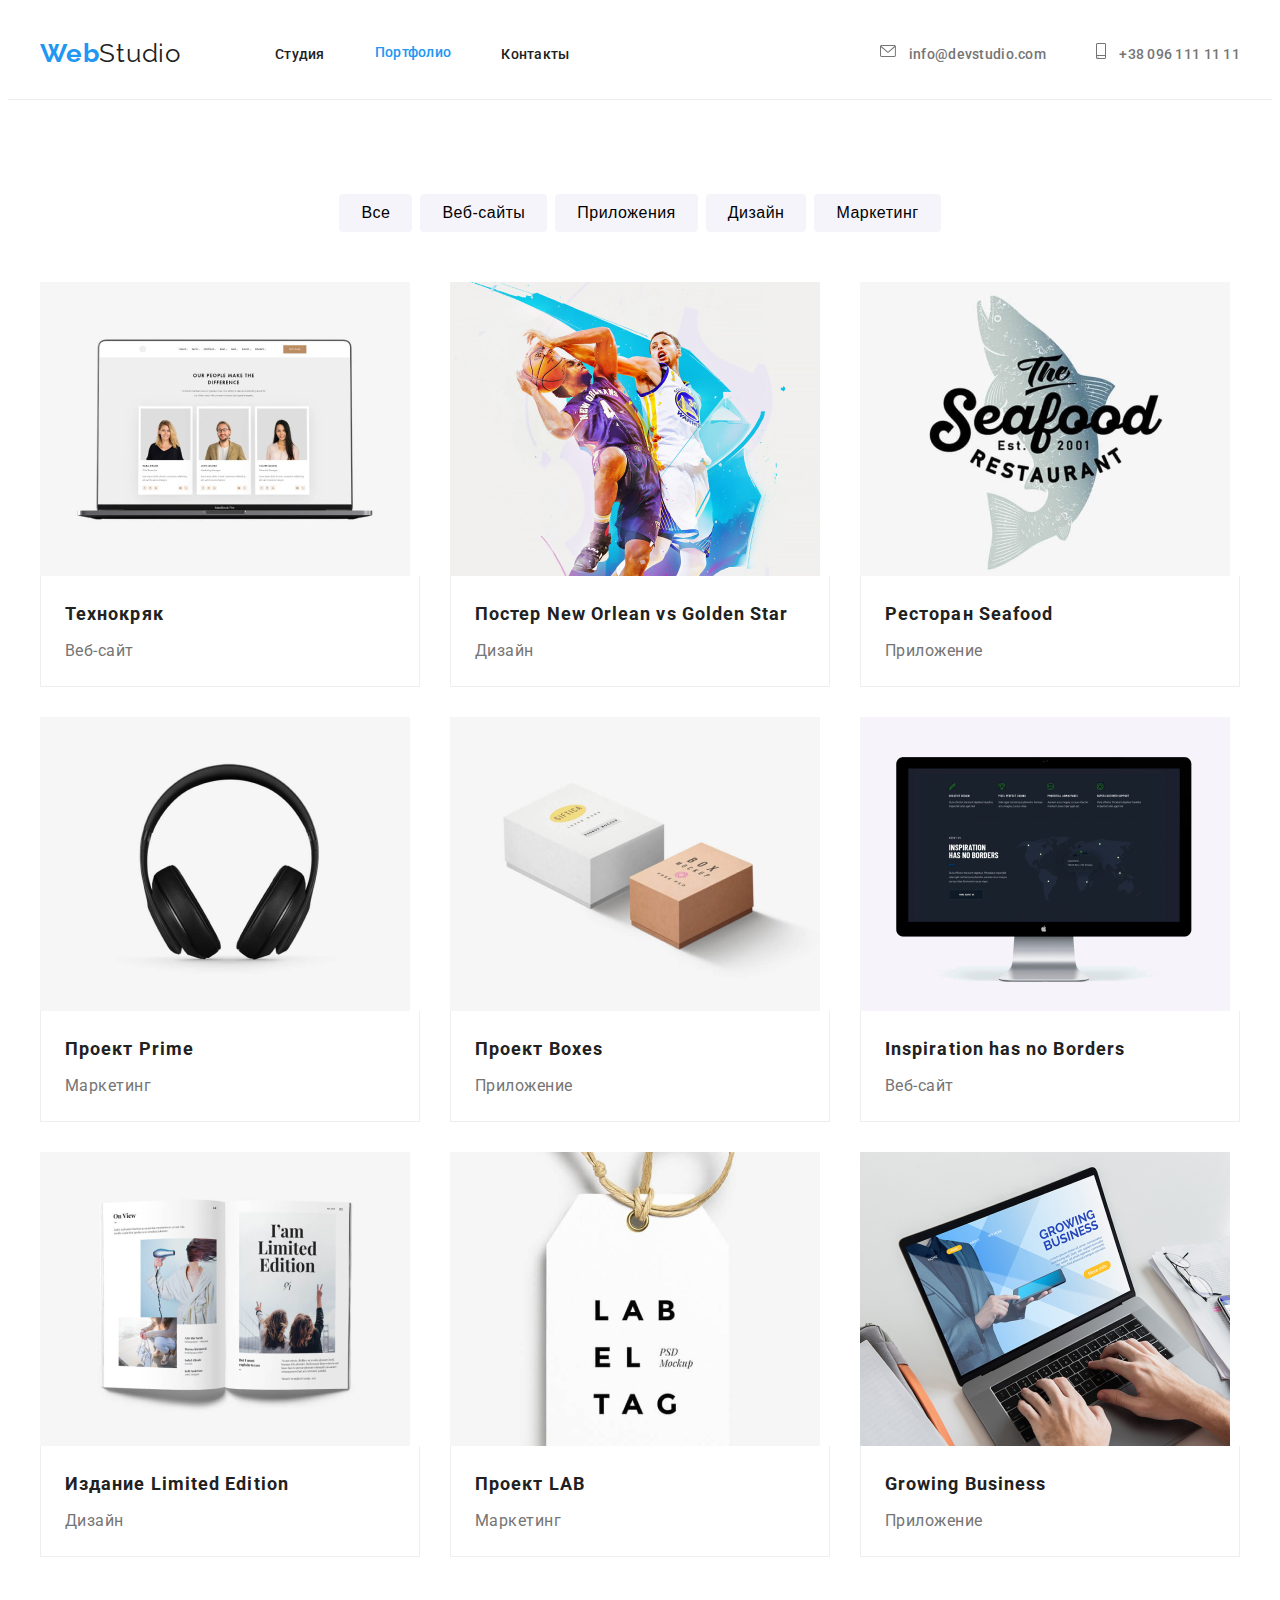
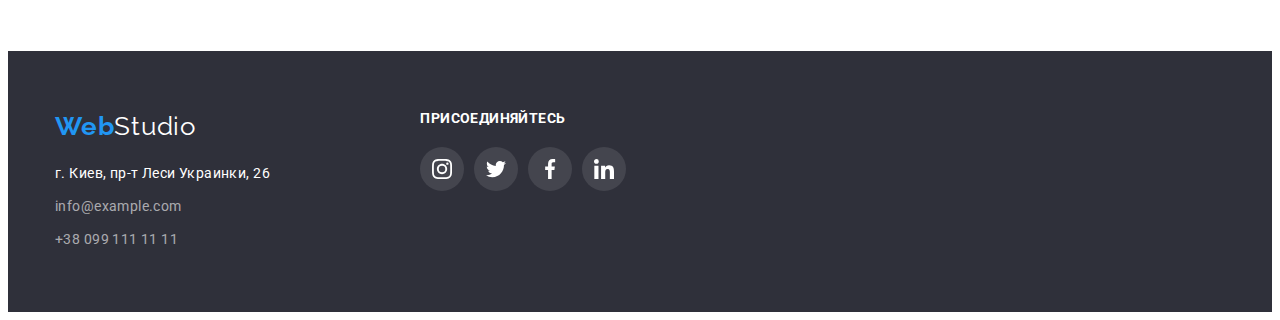
==== portfolio.html @ 5da1e4e6 "Add files via upload" ====
<!DOCTYPE html>
<html lang="ru">
  <head>
    <meta charset="UTF-8" />
    <meta http-equiv="X-UA-Compatible" content="IE=edge" />
    <meta name="viewport" content="width=device-width, initial-scale=1.0" />
    <title>WebStudio</title>
    <link rel="preconnect" href="https://fonts.gstatic.com" />
    <link
      href="https://fonts.googleapis.com/css2?family=Raleway:wght@700&family=Roboto:wght@400;500;700;900&display=swap"
      rel="stylesheet"
    />
    <link
      rel="stylesheet"
      href="https://cdnjs.cloudflare.com/ajax/libs/modern-normalize/1.0.0/modern-normalize.min.css"
      integrity="sha512-ISS7cAi1PEhQ8jnbJpJZMd29NlhNj4AWYyLOSp2CE/CsHxTCu+r+t0D2yoJudVrd0/8fTVPUVDzY5Tvli75u/g=="
      crossorigin="anonymous"
    />
    <link rel="stylesheet" href="./css/styles.css" />
  </head>
  <body>
    <header class="header">
      <!-- HEADER -->
      <div class="container header-container">
        <nav class="navigation">
          <a class="logo-link link" href="./index.html"
            >Web<span class="logo-header-studio">Studio</span>
          </a>
          <ul class="menu list">
            <li class="menu-item">
              <a class="menu-link link" href="./index.html">Студия</a>
            </li>
            <li class="menu-item">
              <a class="menu-link link" href="./portfolio.html">
                <div class="current">Портфолио</div>
              </a>
            </li>
            <li class="menu-item">
              <a class="menu-link link" href="">Контакты</a>
            </li>
          </ul>
        </nav>
        <ul class="contacts list">
          <li class="contacts-item" lang="en">
            <a href="mailto:info@devstudio.com" class="mail-link link">
              <svg class="contacts-icon icon" width="16px" height="16px">
                <use href="./img/decor/icons.svg#icon-envelope"></use>
              </svg>
              info@devstudio.com
            </a>
          </li>
          <li class="contacts-item">
            <a href="tel:+380961111111" class="tel-link link">
              <svg class="contacts-icon icon" width="10px" height="16px">
                <use href="./img/decor/icons.svg#icon-smartphone"></use>
              </svg>
              +38 096 111 11 11
            </a>
          </li>
        </ul>
      </div>
    </header>

    <main>
      <!-- PORTFOLIO -->
      <section class="portfolio section">
        <div class="container portfolio-container">
          <h2 class="visually-hidden">Портфолио</h2>
          <ul class="hero-list list">
            <li class="hero-list-item">
              <button class="filter-btn" type="button">Все</button>
            </li>
            <li class="hero-list-item">
              <button class="filter-btn" type="button">Веб-сайты</button>
            </li>
            <li class="hero-list-item">
              <button class="filter-btn" type="button">Приложения</button>
            </li>
            <li class="hero-list-item">
              <button class="filter-btn" type="button">Дизайн</button>
            </li>
            <li class="hero-list-item">
              <button class="filter-btn" type="button">Маркетинг</button>
            </li>
          </ul>
          <ul class="portfolio-list list">
            <li class="portfolio-list-item">
              <a class="portfolio-list-item-link href=">
                <img
                  class="portfolio-list-item-img"
                  src="./img/portfolio/img-portfolio-tehnokriak.jpg"
                  alt="Технокряк"
                  width="370"
                  height="294"
                />
                <div class="pf-card">
                  <h3 class="portfolio-list-title">Технокряк</h3>
                  <p class="portfolio-list-description">Веб-сайт</p>
                </div>
              </a>
            </li>
            <li class="portfolio-list-item">
              <a class="portfolio-list-item-link href=">
                <img
                  class="portfolio-list-item-img"
                  src="./img/portfolio/img-portfolio-poster.jpg"
                  alt="Постер New Orlean vs Golden Star"
                  width="370"
                  height="294"
                />
                <div class="pf-card">
                  <h3 class="portfolio-list-title">
                    Постер <span lang="en">New Orlean vs Golden Star</span>
                  </h3>
                  <p class="portfolio-list-description">Дизайн</p>
                </div>
              </a>
            </li>
            <li class="portfolio-list-item">
              <a class="portfolio-list-item-link href=">
                <img
                  class="portfolio-list-item-img"
                  src="./img/portfolio/img-portfolio-seafood.jpg"
                  alt="Ресторан Seafood"
                  width="370"
                  height="294"
                />
                <div class="pf-card">
                  <h3 class="portfolio-list-title">
                    Ресторан <span lang="en">Seafood</span>
                  </h3>
                  <p class="portfolio-list-description">Приложение</p>
                </div>
              </a>
            </li>
            <li class="portfolio-list-item">
              <a class="portfolio-list-item-link href=">
                <img
                  class="portfolio-list-item-img"
                  src="./img/portfolio/img-portfolio-prime.jpg"
                  alt="Проект Prime"
                  width="370"
                  height="294"
                />
                <div class="pf-card">
                  <h3 class="portfolio-list-title">
                    Проект <span lang="en">Prime</span>
                  </h3>
                  <p class="portfolio-list-description">Маркетинг</p>
                </div>
              </a>
            </li>
            <li class="portfolio-list-item">
              <a class="portfolio-list-item-link href=">
                <img
                  class="portfolio-list-item-img"
                  src="./img/portfolio/img-portfolio-boxes.jpg"
                  alt="Проект Boxes"
                  width="370"
                  height="294"
                />
                <div class="pf-card">
                  <h3 class="portfolio-list-title">
                    Проект <span lang="en">Boxes</span>
                  </h3>
                  <p class="portfolio-list-description">Приложение</p>
                </div>
              </a>
            </li>
            <li class="portfolio-list-item">
              <a class="portfolio-list-item-link href=">
                <img
                  class="portfolio-list-item-img"
                  src="./img/portfolio/img-portfolio-ihnb.jpg"
                  alt="Inspiration has no Borders"
                  width="370"
                  height="294"
                />
                <div class="pf-card">
                  <h3 class="portfolio-list-title" lang="en">
                    Inspiration has no Borders
                  </h3>
                  <p class="portfolio-list-description">Веб-сайт</p>
                </div>
              </a>
            </li>
            <li class="portfolio-list-item">
              <a class="portfolio-list-item-link href=">
                <img
                  class="portfolio-list-item-img"
                  src="./img/portfolio/img-portfolio-le.jpg"
                  alt="Издание Limited Edition"
                  width="370"
                  height="294"
                />
                <div class="pf-card">
                  <h3 class="portfolio-list-title">
                    Издание <span lang="en">Limited Edition</span>
                  </h3>
                  <p class="portfolio-list-description">Дизайн</p>
                </div>
              </a>
            </li>
            <li class="portfolio-list-item">
              <a class="portfolio-list-item-link href=">
                <img
                  class="portfolio-list-item-img"
                  src="./img/portfolio/img-portfolio-lab.jpg"
                  alt="Проект LAB"
                  width="370"
                  height="294"
                />
                <div class="pf-card">
                  <h3 class="portfolio-list-title">
                    Проект <span lang="en">LAB</span>
                  </h3>
                  <p class="portfolio-list-description">Маркетинг</p>
                </div>
              </a>
            </li>
            <li class="portfolio-list-item">
              <a class="portfolio-list-item-link href=">
                <img
                  class="portfolio-list-item-img"
                  src="./img/portfolio/img-portfolio-gb.jpg"
                  alt="Growing Business"
                  width="370"
                  height="294"
                />
                <div class="pf-card">
                  <h3 class="portfolio-list-title" lang="en">
                    Growing Business
                  </h3>
                  <p class="portfolio-list-description">Приложение</p>
                </div>
              </a>
            </li>
          </ul>
        </div>
      </section>
    </main>
    <!-- FOOTER -->
    <footer class="footer">
      <div class="container footer-container">
        <div class="container footer-firstblock">
          <a class="logo-link-footer link" href="./index.html"
            >Web<span class="logo-footer-studio">Studio</span></a
          >
          <address class="address">
            <ul class="address list">
              <li class="address-list-item">
                <a
                  class="address-list-item-link link"
                  href="https://goo.gl/maps/DVMVWYNmQQUZpqFm6"
                  target="_blank"
                  rel="noopener noreferrer"
                  >г. Киев, пр-т Леси Украинки, 26</a
                >
              </li>
              <li class="address-list-item">
                <a
                  class="address-list-item-mail link"
                  href="mailto:info@example.com"
                  >info@example.com</a
                >
              </li>
              <li class="address-list-item">
                <a class="address-list-item-tel link" href="tel:+380991111111"
                  >+38 099 111 11 11</a
                >
              </li>
            </ul>
          </address>
        </div>
        <div class="container footer-secondblock">
          <h3 class="social-list-title">присоединяйтесь</h3>
          <ul class="footer-social-list list">
            <li class="footer-social-list-item">
              <a href="" class="footer-social-list-link link">
                <svg class="footer-social-list-icon">
                  <use href="./img/decor/icons.svg#icon-instagram"></use>
                </svg>
              </a>
            </li>
            <li class="footer-social-list-item">
              <a href="" class="footer-social-list-link link">
                <svg class="footer-social-list-icon">
                  <use href="./img/decor/icons.svg#icon-twitter"></use>
                </svg>
              </a>
            </li>
            <li class="footer-social-list-item">
              <a href="" class="footer-social-list-link link">
                <svg class="footer-social-list-icon">
                  <use href="./img/decor/icons.svg#icon-facebook"></use>
                </svg>
              </a>
            </li>
            <li class="footer-social-list-item">
              <a href="" class="footer-social-list-link link">
                <svg class="footer-social-list-icon">
                  <use href="./img/decor/icons.svg#icon-linkedin"></use>
                </svg>
              </a>
            </li>
          </ul>
        </div>
      </div>
    </footer>
  </body>
</html>
---- css/styles.css ----
:root {
  --main-font: "Roboto", sans-serif;
  --secondary-font: "Raleway", sans-serif;
  --accent-color: #2196f3;
  --main-font-color: #212121;
  --description-font-color: #757575;
  --footer-bg-color: #2f303a;
  --team-bg-color: #f5f4fa;
}

h1,
h2,
h3,
h4,
h5,
h6,
p {
  margin-top: 0;
  margin-bottom: 0;
}

ul,
ol {
  margin-top: 0;
  margin-bottom: 0;
  padding-left: 0;
}

img {
  display: block;
}

.list {
  list-style: none;
}

.link {
  text-decoration: none;
}

.address {
  font-style: normal;
}

.section {
  padding-top: 94px;
  padding-bottom: 94px;
}
.container {
  width: 1200px;
  padding-left: 15px;
  padding-right: 15px;
  margin: 0 auto;
}

body {
  font-family: var(--main-font);
}

.visually-hidden {
  position: absolute;
  width: 1px;
  height: 1px;
  margin: -1px;
  border: 0;
  padding: 0;

  white-space: nowrap;
  clip-path: inset(100%);
  clip: rect(0 0 0 0);
  overflow: hidden;
}

/* ============= COMPONENTS ============= */
.suptitle {
  font-weight: 700;
  font-size: 36px;
  line-height: 1.17;
  text-align: center;
  letter-spacing: 0.03em;
  color: var(--main-font-color);
}
.current {
  color: var(--accent-color);
}
/* ============= END COMPONENTS ============= */

/* ============= HEADER ============= */
.header {
  padding-top: 30px;
  padding-bottom: 30px;
  border-bottom: 1px solid #ececec;
}
.header-container {
  display: flex;
  justify-content: space-between;
  align-items: center;
}
.navigation {
  display: flex;
  align-items: center;
}
.menu {
  display: flex;
  align-items: center;
}

.menu-link,
.mail-link,
.tel-link {
  padding: 15px 0;
}
.menu-item:not(:last-child) {
  margin-right: 50px;
}
.contacts-item:not(:last-child) {
  margin-right: 50px;
}

.contacts {
  display: flex;
  align-items: center;
}

.logo-link {
  font-family: var(--secondary-font);
  font-weight: 700;
  font-size: 26px;
  line-height: 1.19;
  letter-spacing: 0.03em;
  color: var(--accent-color);
  margin-right: 94px;
}
.logo-header-studio {
  font-family: var(--secondary-font);
  font-weight: 400;
  font-size: 26px;
  line-height: 1.19;
  letter-spacing: 0.03em;
  color: var(--main-font-color);
}
.menu-link {
  font-weight: 500;
  font-size: 14px;
  line-height: 1.14;
  letter-spacing: 0.02em;
  color: var(--main-font-color);
}
.menu-link:hover,
.menu-link:focus {
  color: var(--accent-color);
}
.mail-link,
.tel-link {
  font-weight: 500;
  font-size: 14px;
  line-height: 1.14;
  letter-spacing: 0.02em;
  color: var(--description-font-color);
}
.mail-link:hover,
.mail-link:focus {
  color: var(--accent-color);
}
.tel-link:hover,
.tel-link:focus {
  color: var(--accent-color);
}
.contacts-icon {
  display: inline-block;
  margin-right: 10px;
  fill: currentColor;
}

/* ============= END HEADER ============= */

/* ============= HERO STUDIO ============= */
.hero-studio {
  padding-top: 200px;
  padding-bottom: 200px;
  background-color: #c4c4c4;
  background-image: linear-gradient(
      rgba(47, 48, 58, 0.4),
      rgba(47, 48, 58, 0.4)
    ),
    url("../img/decor/img-hero.png");
  max-width: 1600px;
  max-height: 600px;
  margin: 0 auto;
}
.hero-studio-container {
  display: flex;
  flex-direction: column;
  align-items: center;
}

.hero-title {
  box-sizing: content-box;
  max-width: 696px;
  margin-bottom: 30px;
  font-weight: 900;
  font-size: 44px;
  line-height: 1.36;
  text-align: center;
  letter-spacing: 0.06em;
  text-transform: uppercase;
  color: #ffffff;
}
.modal-btn {
  height: 50px;
  font-weight: 700;
  font-size: 16px;
  line-height: 1.88;
  display: flex;
  justify-content: center;
  align-items: center;
  text-align: center;
  letter-spacing: 0.06em;
  color: #ffffff;
  background-color: var(--accent-color);
  cursor: pointer;
  border: 0px;
  border-radius: 4px;
  padding: 0 32px;
  box-shadow: 0px 4px 4px rgba(0, 0, 0, 0.15);
}
/* ============= END HERO STUDIO ============= */

/* ============= ADVANAGES ============= */
.advantages-container {
  display: flex;
  align-items: center;
}

.advantages-list {
  display: flex;
  align-items: center;
}

.advantages-list-item {
  width: 270px;
}

.advantages-list-item:not(:last-child) {
  margin-right: 30px;
}
.advantages-list-item-block {
  display: flex;
  width: 270px;
  height: 120px;
  background: #f5f4fa;
  border-radius: 4px;
  margin-bottom: 30px;
  justify-content: center;
  align-items: center;
}

.advantages-list-title {
  font-weight: 700;
  font-size: 14px;
  line-height: 1.14;
  letter-spacing: 0.03em;
  text-transform: uppercase;
  color: var(--main-font-color);
  margin-bottom: 10px;
}

.advantages-list-description {
  font-weight: 400;
  font-size: 14px;
  line-height: 1.71;
  letter-spacing: 0.03em;
  color: var(--description-font-color);
}
/* ============= END ADVANAGES ============= */

/* ============= MAKE ============= */
.make {
  padding-top: 0px;
}
.make-container {
  display: flex;
  flex-direction: column;
  align-items: center;
}
.make-title {
  margin-bottom: 50px;
}
.make-img {
  display: flex;
}
.make-img-list-item:not(:last-child) {
  margin-right: 30px;
}

/* ============= END MAKE ============= */

/* ============= TEAM ============= */
.team {
  background-color: var(--team-bg-color);
}

.team-title {
  margin-bottom: 50px;
}
.team-list {
  display: flex;
  flex-wrap: wrap;
  margin-left: -30px;
  margin-top: -30px;
  border: 0px;
}
.team-list-item {
  flex-basis: calc((100% - 120px) / 4);
  margin-left: 30px;
  margin-top: 30px;
}
.team-card {
  padding-top: 30px;
  padding-bottom: 30px;
  padding-right: 10px;
  padding-left: 10px;
  background-color: #ffffff;
  box-shadow: 0px 1px 3px rgba(0, 0, 0, 0.12), 0px 1px 1px rgba(0, 0, 0, 0.14),
    0px 2px 1px rgba(0, 0, 0, 0.2);
  border-radius: 0px 0px 4px 4px;
}
.team-list-title {
  margin-bottom: 10px;
}

.team-list-title {
  font-weight: 500;
  font-size: 16px;
  line-height: 1.19;
  text-align: center;
  letter-spacing: 0.03em;
  color: var(--main-font-color);
}
.team-list-description {
  font-weight: 400;
  font-size: 16px;
  line-height: 1.19;
  text-align: center;
  letter-spacing: 0.03em;
  color: var(--description-font-color);
}

.social-list {
  display: flex;
  justify-content: space-between;
  margin-top: 16px;
  padding-left: 22px;
  padding-right: 22px;
}

.social-list-link {
  display: flex;
  justify-content: center;
  align-items: center;
  width: 44px;
  height: 44px;
  background-color: #ffffff;
  border-radius: 50%;
}

.social-list-link:hover,
.social-list-link:focus {
  background-color: var(--accent-color);
}

.social-list-icon {
  width: 20px;
  height: 20px;
  fill: #afb1b8;
}

.social-list-link:hover .social-list-icon,
.social-list-link:focus .social-list-icon {
  fill: #ffffff;
}
/* ============= END TEAM ============= */

/* ============= CLIENTS ============= */
.clients {
  padding-top: 94px;
  padding-bottom: 94px;
}
.clients-container {
  display: flex;
  flex-direction: column;
  align-items: center;
}
.clients-title {
  margin-bottom: 50px;
}
.clients-img {
  display: flex;
}
.client-img-list-item:not(:last-child) {
  margin-right: 30px;
}

.client-img-list-item-block {
  display: flex;
  width: 170px;
  height: 92px;
  border: 1px solid #afb1b8;
  border-radius: 4px;
  justify-content: center;
  align-items: center;
  fill: #afb1b8;
}

.client-img-list-item-block:hover .client-img-list-item-icon,
.client-img-list-item-block:focus .client-img-list-item-icon {
  fill: var(--accent-color);
}
.client-img-list-item-block:hover,
.client-img-list-item-block:focus {
  border: 1px solid var(--accent-color);
}

/* ============= END CLIENTS ============= */

/* ============= PORTFOLIO ============= */
.portfolio-container {
  display: flex;
  flex-direction: column;
}
.hero-list {
  display: flex;
  justify-content: center;
  margin-bottom: 50px;
}
.hero-list-item:not(:last-child) {
  margin-right: 8px;
}
.filter-btn {
  font-weight: 500;
  font-size: 16px;
  line-height: 1.63;
  text-align: center;
  letter-spacing: 0.03em;
  color: var(--heading-font-color);
  background-color: #f5f4fa;
  cursor: pointer;
  border: 0px;
  border-radius: 4px;
  padding: 6px 22px;
}
.filter-btn:hover,
.filter-btn:focus {
  color: #ffffff;
  background-color: var(--accent-color);
  box-shadow: 0px 3px 1px rgba(0, 0, 0, 0.1), 0px 1px 2px rgba(0, 0, 0, 0.08),
    0px 2px 2px rgba(0, 0, 0, 0.12);
}

.portfolio-list {
  display: flex;
  flex-wrap: wrap;
  margin-left: -30px;
  margin-top: -30px;
}
.portfolio-list-item {
  margin-left: 30px;
  margin-top: 30px;
  flex-basis: calc((100% - 90px) / 3);
}
.portfolio-list-item:hover,
.portfolio-list-item:focus {
  box-shadow: 0px 1px 1px rgba(0, 0, 0, 0.12), 0px 4px 4px rgba(0, 0, 0, 0.06),
    1px 4px 6px rgba(0, 0, 0, 0.16);
}
.pf-card {
  border-right: 1px solid #eeeeee;
  border-bottom: 1px solid #eeeeee;
  border-left: 1px solid #eeeeee;
  padding-top: 20px;
  padding-bottom: 20px;
  padding-left: 24px;
  padding-right: 10px;
}
.portfolio-list-title {
  font-weight: 700;
  font-size: 18px;
  line-height: 2;
  letter-spacing: 0.06em;
  color: var(--main-font-color);
  margin-bottom: 4px;
}
.portfolio-list-description {
  font-weight: 400;
  font-size: 16px;
  line-height: 1.88;
  letter-spacing: 0.03em;
  color: var(--description-font-color);
}
/* ============= END PORTFOLIO ============= */

/* ============= FOOTER ============= */
.footer {
  background-color: var(--footer-bg-color);
  padding-top: 60px;
  padding-bottom: 60px;
}

.footer-container {
  display: flex;
  justify-content: left;
}
.footer-firstblock {
  width: 500px;
}
.footer-secondblock {
  display: flex;
  flex-direction: column;
  justify-content: left;
}

.footer-social-list {
  display: flex;
  justify-content: left;
}
.footer-social-list-item:not(:last-child) {
  margin-right: 10px;
}

.social-list-title {
  font-family: var(--main-font);
  font-weight: 700;
  font-size: 14px;
  line-height: 1.14;
  letter-spacing: 0.03em;
  text-transform: uppercase;
  color: #ffffff;
  margin-bottom: 20px;
}

.footer-social-list-link {
  display: flex;
  justify-content: center;
  align-items: center;
  width: 44px;
  height: 44px;
  background-color: #ffffff1a;
  border-radius: 50%;
}
.footer-social-list-link:hover,
.footer-social-list-link:focus {
  background-color: var(--accent-color);
}
.footer-social-list-icon {
  width: 20px;
  height: 20px;
  fill: #ffffff;
}
.logo-link-footer {
  font-family: var(--secondary-font);
  font-weight: 700;
  font-size: 26px;
  line-height: 1.19;
  letter-spacing: 0.03em;
  color: var(--accent-color);
}
.logo-footer-studio {
  font-family: var(--secondary-font);
  font-weight: 400;
  font-size: 26px;
  line-height: 1.19;
  letter-spacing: 0.03em;
  color: #ffffff;
}
.address {
  margin-top: 20px;
}
.address-list-item:not(:last-child) {
  margin-bottom: 9px;
}
.address-list-item-link {
  font-weight: 400;
  font-size: 14px;
  line-height: 1.71;
  letter-spacing: 0.03em;
  color: #ffffff;
}
.address-list-item-mail,
.address-list-item-tel {
  font-weight: 400;
  font-size: 14px;
  line-height: 1.71;
  letter-spacing: 0.03em;
  color: #ffffff99;
}
/* ============= END FOOTER ============= */
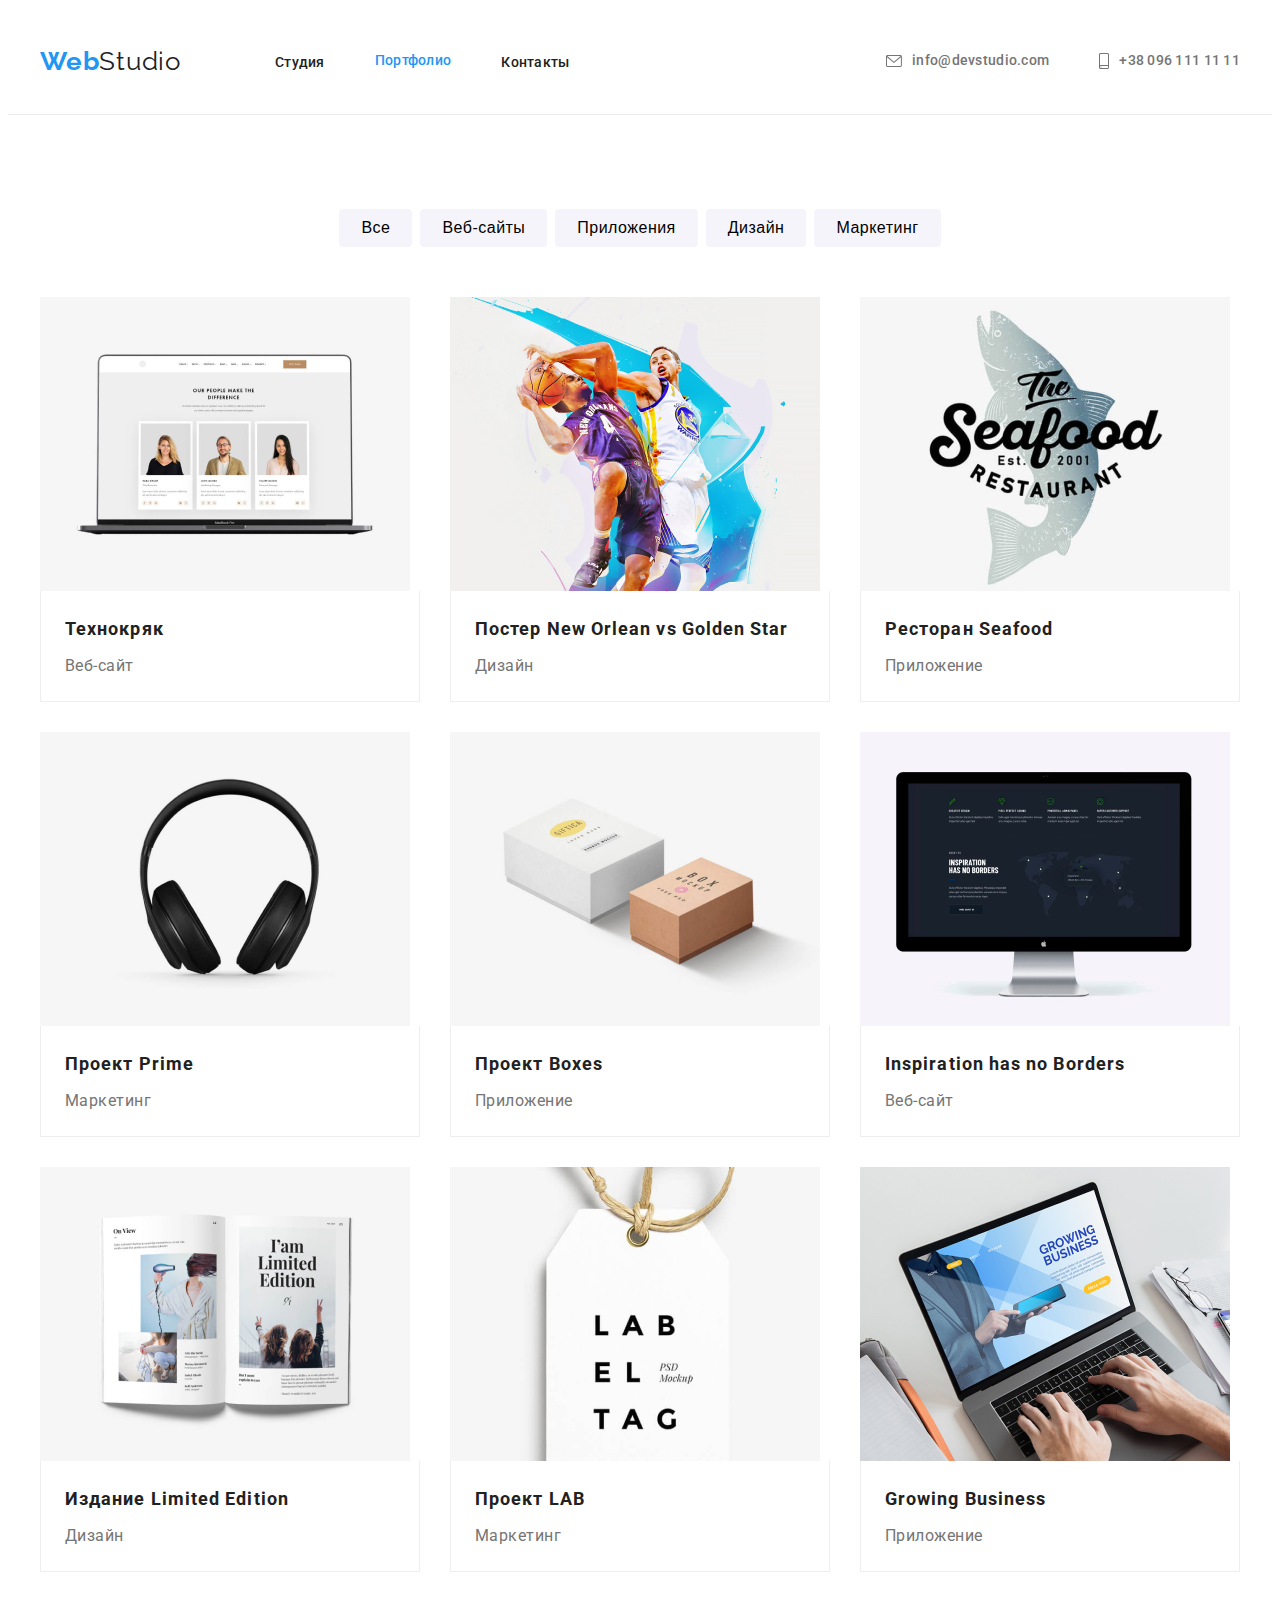
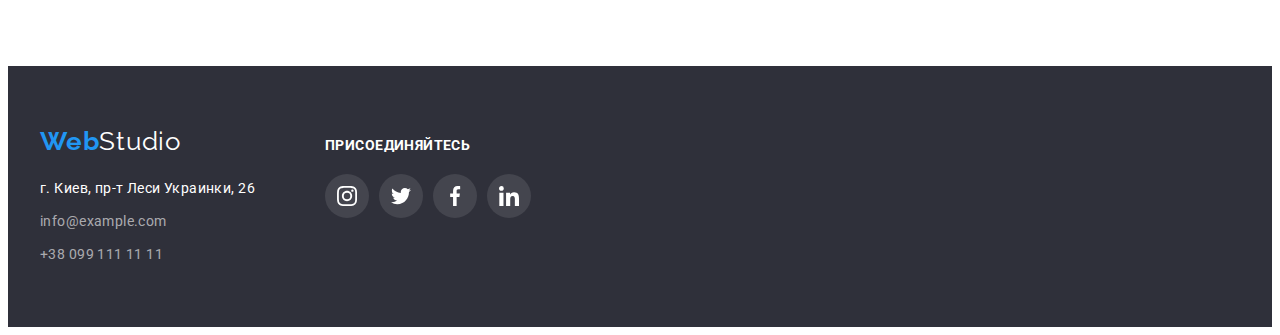
==== commit a4fc940f: "Add files via upload" ====
--- a/portfolio.html
+++ b/portfolio.html
@@ -242,7 +242,7 @@
     <!-- FOOTER -->
     <footer class="footer">
       <div class="container footer-container">
-        <div class="container footer-firstblock">
+        <div class="footer-firstblock">
           <a class="logo-link-footer link" href="./index.html"
             >Web<span class="logo-footer-studio">Studio</span></a
           >
@@ -272,7 +272,7 @@
             </ul>
           </address>
         </div>
-        <div class="container footer-secondblock">
+        <div class="footer-secondblock">
           <h3 class="social-list-title">присоединяйтесь</h3>
           <ul class="footer-social-list list">
             <li class="footer-social-list-item">
--- a/css/styles.css
+++ b/css/styles.css
@@ -157,6 +157,8 @@
   line-height: 1.14;
   letter-spacing: 0.02em;
   color: var(--description-font-color);
+  display: flex;
+  align-items: center;
 }
 .mail-link:hover,
 .mail-link:focus {
@@ -318,8 +320,8 @@
 .team-card {
   padding-top: 30px;
   padding-bottom: 30px;
-  padding-right: 10px;
-  padding-left: 10px;
+  padding-right: 32px;
+  padding-left: 32px;
   background-color: #ffffff;
   box-shadow: 0px 1px 3px rgba(0, 0, 0, 0.12), 0px 1px 1px rgba(0, 0, 0, 0.14),
     0px 2px 1px rgba(0, 0, 0, 0.2);
@@ -350,8 +352,6 @@
   display: flex;
   justify-content: space-between;
   margin-top: 16px;
-  padding-left: 22px;
-  padding-right: 22px;
 }
 
 .social-list-link {
@@ -385,11 +385,6 @@
 .clients {
   padding-top: 94px;
   padding-bottom: 94px;
-}
-.clients-container {
-  display: flex;
-  flex-direction: column;
-  align-items: center;
 }
 .clients-title {
   margin-bottom: 50px;
@@ -508,17 +503,11 @@
 
 .footer-container {
   display: flex;
-  justify-content: left;
+  align-items: baseline;
 }
 .footer-firstblock {
-  width: 500px;
-}
-.footer-secondblock {
-  display: flex;
-  flex-direction: column;
-  justify-content: left;
-}
-
+  margin-right: 70px;
+}
 .footer-social-list {
   display: flex;
   justify-content: left;
